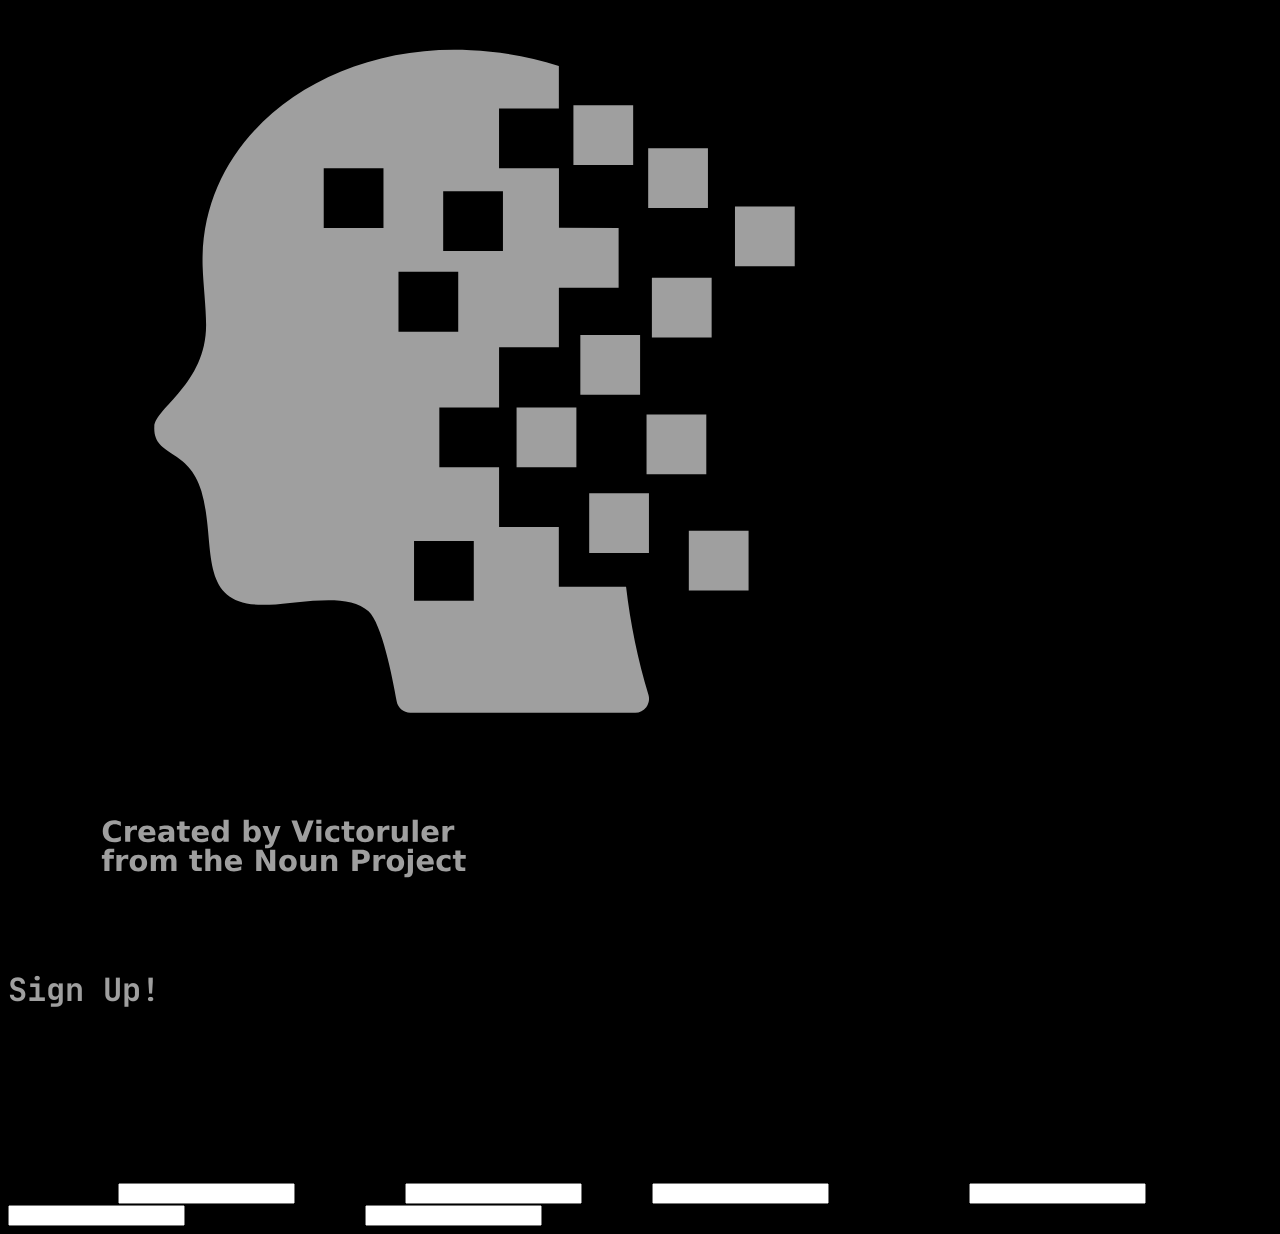
==== sign-up.html @ 86ff1cc5 "adding the framework for the project" ====
<!DOCTYPE html>
<html lang="en">
  <head>
    <meta charset="UTF-8" />
    <meta http-equiv="X-UA-Compatible" content="IE=edge" />
    <meta name="viewport" content="width=device-width, initial-scale=1.0" />
    <link rel="stylesheet" href="./style.css" />
    <title>Sign Up</title>
  </head>
  <body>
    <div class="brand-area">
      <div class="logo container">
        <img
          class="logo"
          src="./assets/noun-alzheimer-2686167.svg"
          alt="Logo"
        />
        <h1>Sign Up!</h1>
      </div>
    </div>
    <div class="brand-area">
      <div class="cta">
        <p>
          This is not a real online service! You know you need something like
          this in your life to help you realize your deepest dreams. Sign up now
          to get started.
        </p>
        <p>You know you want to.</p>
      </div>
      <div class="form">
        <form action="#" method="post">
          <h2>Let's do this!</h2>
          <label for="first-name">First name</label>
          <input type="text" name="firstName" id="first-name">
          <label for="last-name">Last name</label>
          <input type="text" name="lastName" id="last-name">
          <label for="email">Email</label>
          <input type="email" name="email" id="email">
          <label for="phone-num">Phone number</label>
          <input type="tel" name="phoneNum" id="phone-num">
          <label for="password">Password</label>
          <input type="password" name="password" id="password">
          <label for="confirm-password">Confirm password</label>
          <input type="password" name="confirmPassword" id="confirm-password">
        </form>
      </div>
    </div>

    <script src="./signUp.js"></script>
  </body>
</html>
---- style.css ----
@import url("https://fonts.googleapis.com/css2?family=JetBrains+Mono:ital,wght@0,100;0,200;0,300;0,400;0,500;0,600;0,700;0,800;1,100;1,200;1,300;1,400;1,500;1,600;1,700;1,800&display=swap");

body {
  background-color: black;
  font-family: "JetBrains Mono", monospace;
}

.logo {
 filter: invert(50%) sepia(100%) saturate(0%) hue-rotate(288deg) brightness(102%) contrast(102%);


}
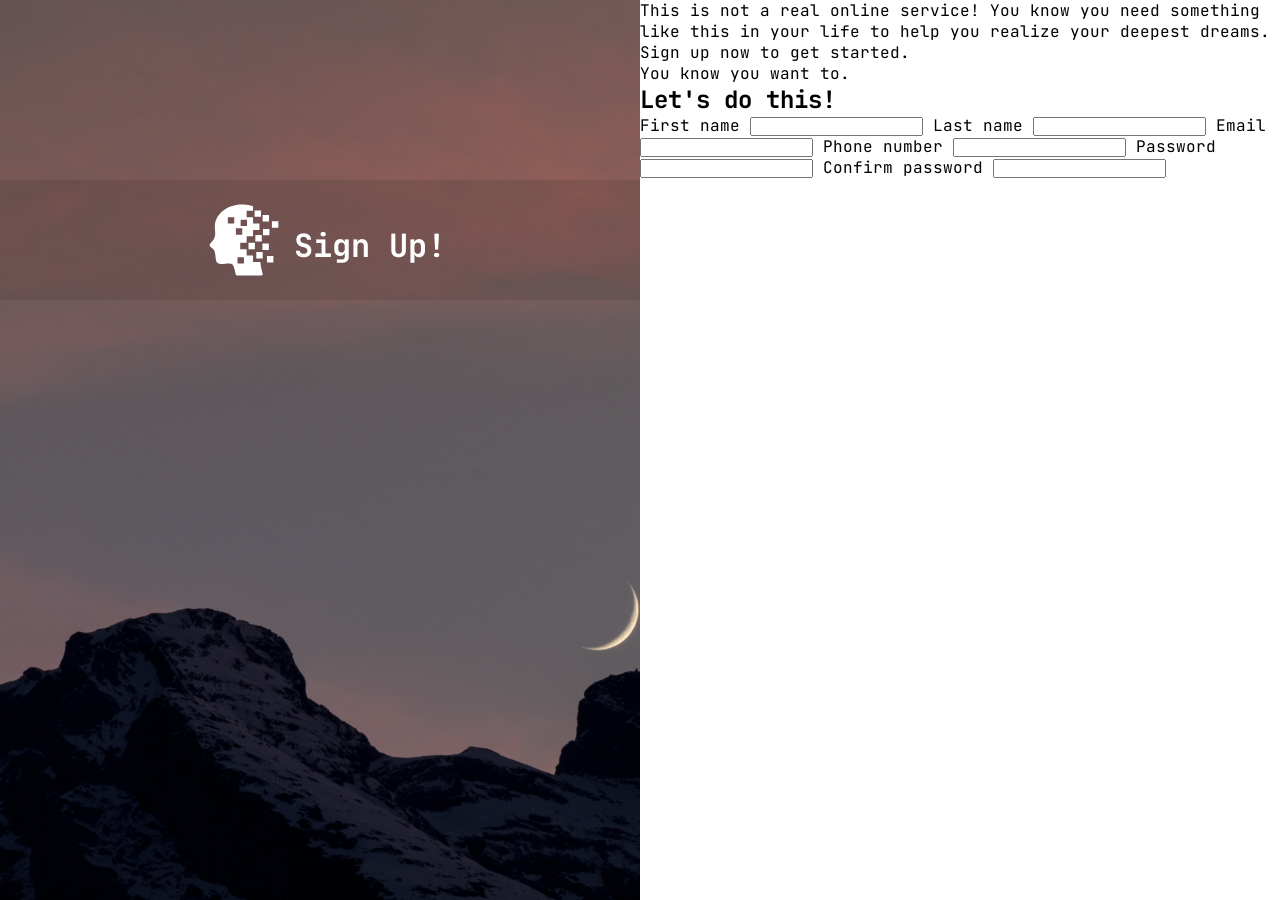
==== commit 62b563da: "logo-container looking great" ====
--- a/sign-up.html
+++ b/sign-up.html
@@ -8,17 +8,17 @@
     <title>Sign Up</title>
   </head>
   <body>
-    <div class="brand-area">
-      <div class="logo container">
+    <div class="brand-container">
+      <div class="logo-container">
         <img
           class="logo"
-          src="./assets/noun-alzheimer-2686167.svg"
+          src="./assets/noun-alzheimer-2686167.min.svg"
           alt="Logo"
         />
-        <h1>Sign Up!</h1>
+        <h1 class="logo-text">Sign Up!</h1>
       </div>
     </div>
-    <div class="brand-area">
+    <div class="form-container">
       <div class="cta">
         <p>
           This is not a real online service! You know you need something like
--- a/style.css
+++ b/style.css
@@ -1,12 +1,49 @@
 @import url("https://fonts.googleapis.com/css2?family=JetBrains+Mono:ital,wght@0,100;0,200;0,300;0,400;0,500;0,600;0,700;0,800;1,100;1,200;1,300;1,400;1,500;1,600;1,700;1,800&display=swap");
 
-body {
-  background-color: black;
-  font-family: "JetBrains Mono", monospace;
+* {
+  margin: 0;
+  padding: 0;
+  box-sizing: border-box;
 }
 
-.logo {
- filter: invert(50%) sepia(100%) saturate(0%) hue-rotate(288deg) brightness(102%) contrast(102%);
+body {
+  font-family: "JetBrains Mono", monospace;
+  display: flex;
+}
+
+.brand-container {
+  background-image: url("./assets/beat-schuler-hO-h0MkyLwY-unsplash.jpg");
+  background-size: cover;
+  background-repeat: no-repeat;
+  height: 100vh;
+  color: white;
+  display: flex;
+  justify-content: center;
+  align-items: flex-start;
+  flex: 1;
+}
+
+.form-container {
+  flex: 1;
+}
+
+.logo-container {
+  display: flex;
+  justify-content: center;
+  align-items: center;
+  width: 100%;
+  background-color: rgba(0, 0, 0, .1);
+  padding-top: 20px;
+  margin-top: 20vh;
+}
+
+.logo-text {
+  position: relative;
+  bottom: 5px;
+}
 
 
+.logo {
+  width: 100px;
+  height: auto;
 }
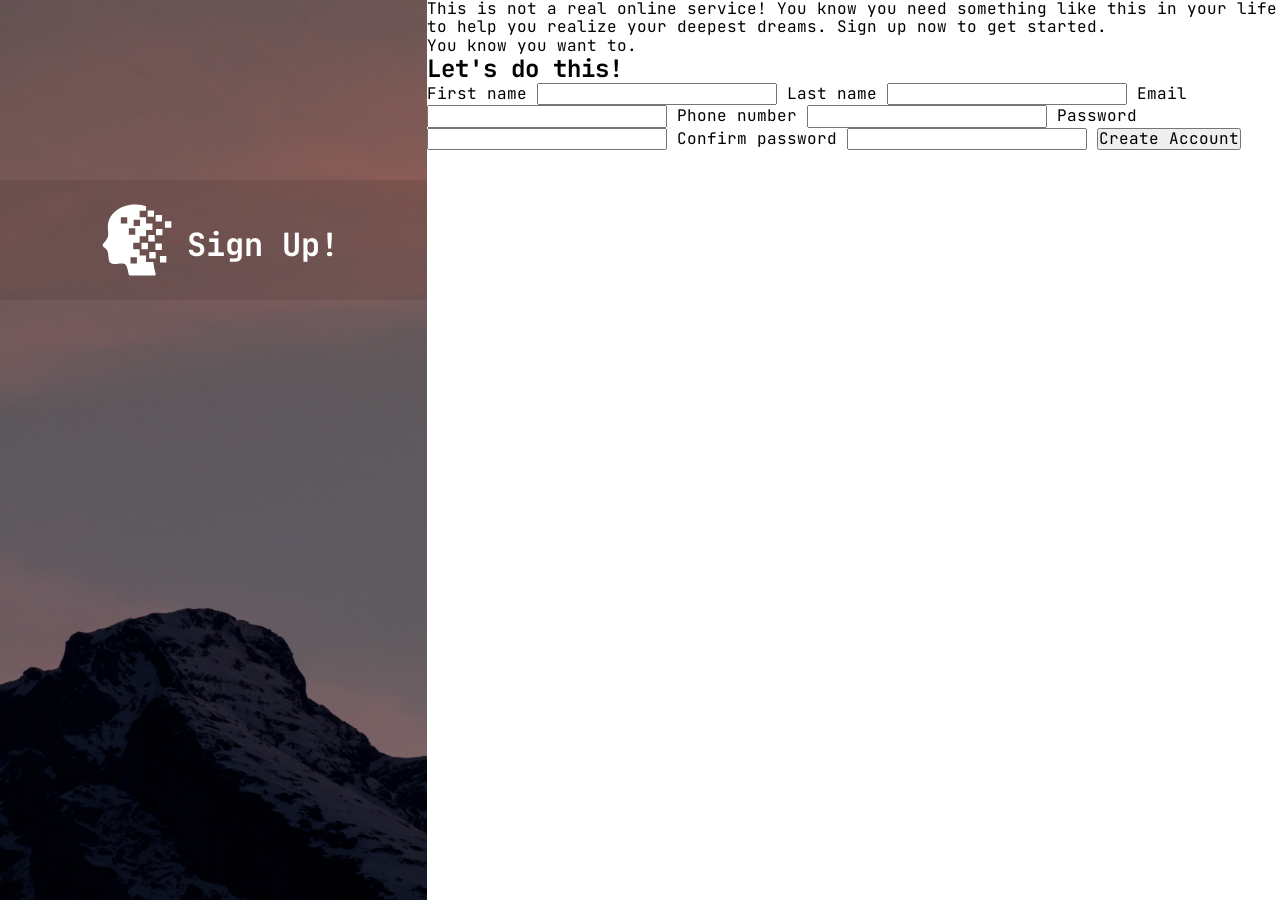
==== commit bb2bdd79: "add normalize.css to the mix to help zero out the css styling across browsers" ====
--- a/sign-up.html
+++ b/sign-up.html
@@ -4,7 +4,8 @@
     <meta charset="UTF-8" />
     <meta http-equiv="X-UA-Compatible" content="IE=edge" />
     <meta name="viewport" content="width=device-width, initial-scale=1.0" />
-    <link rel="stylesheet" href="./style.css" />
+    <link rel="stylesheet" href="./styles/normalize.css">
+    <link rel="stylesheet" href="./styles/style.css" />
     <title>Sign Up</title>
   </head>
   <body>
@@ -42,10 +43,12 @@
           <input type="password" name="password" id="password">
           <label for="confirm-password">Confirm password</label>
           <input type="password" name="confirmPassword" id="confirm-password">
+         <button type="submit">Create Account</button>
         </form>
       </div>
     </div>
 
+
     <script src="./signUp.js"></script>
   </body>
 </html>
--- a/styles/style.css
+++ b/styles/style.css
@@ -0,0 +1,50 @@
+@import url("https://fonts.googleapis.com/css2?family=JetBrains+Mono:ital,wght@0,100;0,200;0,300;0,400;0,500;0,600;0,700;0,800;1,100;1,200;1,300;1,400;1,500;1,600;1,700;1,800&display=swap");
+
+* {
+  margin: 0;
+  padding: 0;
+  box-sizing: border-box;
+}
+
+body {
+  font-family: "JetBrains Mono", monospace;
+  display: flex;
+}
+
+.brand-container {
+  background-image: url("../assets/beat-schuler-hO-h0MkyLwY-unsplash.jpg");
+  background-size: cover;
+  background-repeat: no-repeat;
+  background-position: top left;
+  height: 100vh;
+  color: white;
+  display: flex;
+  justify-content: center;
+  align-items: flex-start;
+  flex: 1;
+}
+
+.form-container {
+  flex: 2;
+}
+
+.logo-container {
+  display: flex;
+  justify-content: center;
+  align-items: center;
+  width: 100%;
+  background-color: rgba(0, 0, 0, .1);
+  padding-top: 20px;
+  margin-top: 20vh;
+}
+
+.logo-text {
+  position: relative;
+  bottom: 5px;
+}
+
+
+.logo {
+  width: 100px;
+  height: auto;
+}
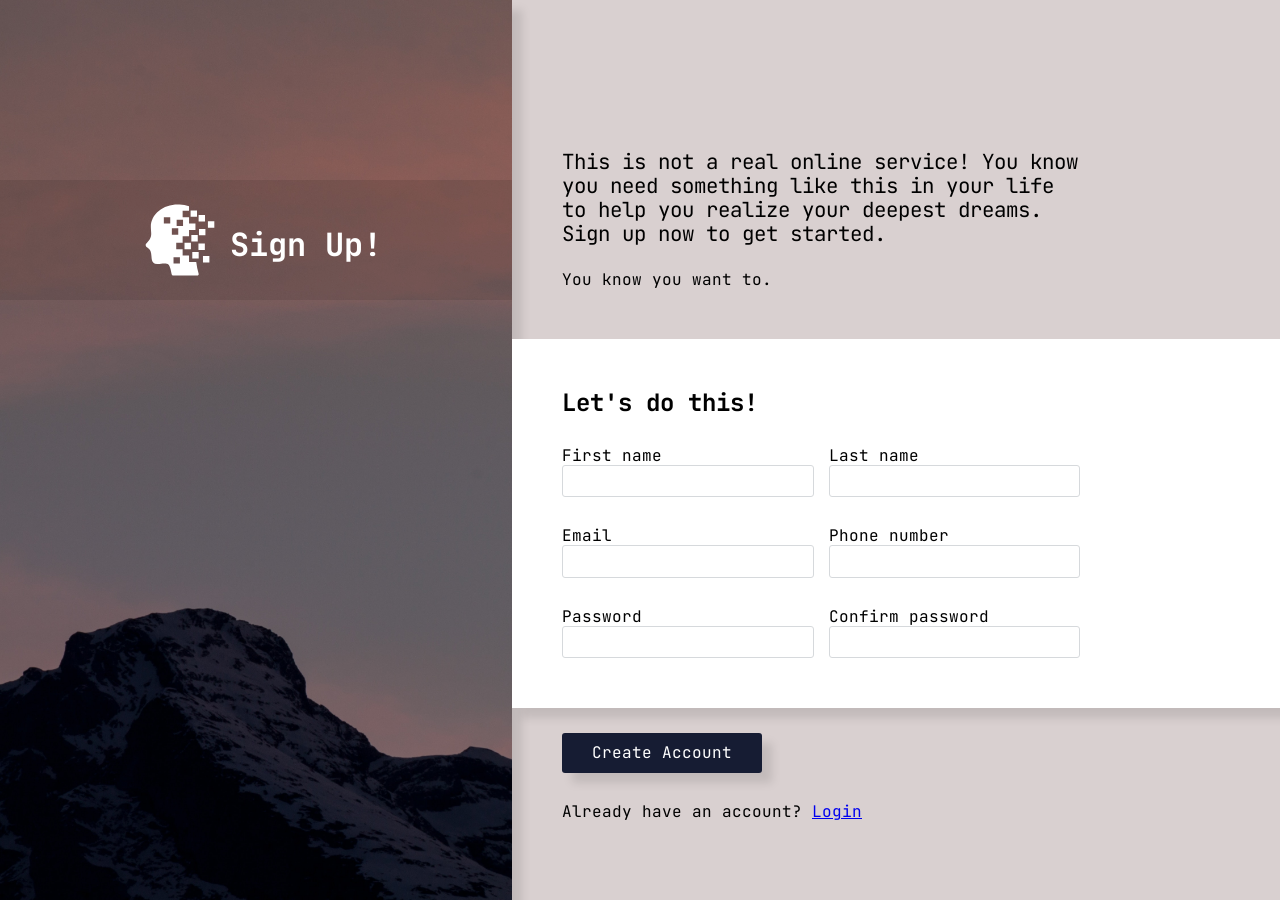
==== commit b45bd9ca: "most of the styling completed. still need to work on hover and focus states." ====
--- a/sign-up.html
+++ b/sign-up.html
@@ -4,7 +4,7 @@
     <meta charset="UTF-8" />
     <meta http-equiv="X-UA-Compatible" content="IE=edge" />
     <meta name="viewport" content="width=device-width, initial-scale=1.0" />
-    <link rel="stylesheet" href="./styles/normalize.css">
+    <link rel="stylesheet" href="./styles/normalize.css" />
     <link rel="stylesheet" href="./styles/style.css" />
     <title>Sign Up</title>
   </head>
@@ -19,35 +19,61 @@
         <h1 class="logo-text">Sign Up!</h1>
       </div>
     </div>
-    <div class="form-container">
-      <div class="cta">
-        <p>
-          This is not a real online service! You know you need something like
-          this in your life to help you realize your deepest dreams. Sign up now
-          to get started.
-        </p>
-        <p>You know you want to.</p>
-      </div>
-      <div class="form">
-        <form action="#" method="post">
-          <h2>Let's do this!</h2>
-          <label for="first-name">First name</label>
-          <input type="text" name="firstName" id="first-name">
-          <label for="last-name">Last name</label>
-          <input type="text" name="lastName" id="last-name">
-          <label for="email">Email</label>
-          <input type="email" name="email" id="email">
-          <label for="phone-num">Phone number</label>
-          <input type="tel" name="phoneNum" id="phone-num">
-          <label for="password">Password</label>
-          <input type="password" name="password" id="password">
-          <label for="confirm-password">Confirm password</label>
-          <input type="password" name="confirmPassword" id="confirm-password">
-         <button type="submit">Create Account</button>
-        </form>
+    <div class="form-container-bg">
+      <div class="form-container">
+        <div class="cta">
+          <p class="cta-description">
+            This is not a real online service! You know you need something like
+            this in your life to help you realize your deepest dreams. Sign up
+            now to get started.
+          </p>
+          <p class="cta-one-line">You know you want to.</p>
+        </div>
+        <div class="form">
+          <form action="#" method="post">
+            <div class="form-white">
+              <h2>Let's do this!</h2>
+              <div class="form-row">
+                <div class="form-cell">
+                  <label for="first-name">First name</label>
+                  <input type="text" name="firstName" id="first-name" />
+                </div>
+                <div class="form-cell">
+                  <label for="last-name">Last name</label>
+                  <input type="text" name="lastName" id="last-name" />
+                </div>
+              </div>
+              <div class="form-row">
+                <div class="form-cell">
+                  <label for="email">Email</label>
+                  <input type="email" name="email" id="email" />
+                </div>
+                <div class="form-cell">
+                  <label for="phone-num">Phone number</label>
+                  <input type="tel" name="phoneNum" id="phone-num" />
+                </div>
+              </div>
+              <div class="form-row">
+                <div class="form-cell">
+                  <label for="password">Password</label>
+                  <input type="password" name="password" id="password" />
+                </div>
+                <div class="form-cell">
+                  <label for="confirm-password">Confirm password</label>
+                  <input
+                    type="password"
+                    name="confirmPassword"
+                    id="confirm-password"
+                  />
+                </div>
+              </div>
+            </div>
+            <button class="submit-btn" type="submit">Create Account</button>
+          </form>
+          <p class="login-text">Already have an account? <a href="#">Login</a></p>
+        </div>
       </div>
     </div>
-
 
     <script src="./signUp.js"></script>
   </body>
--- a/styles/style.css
+++ b/styles/style.css
@@ -22,10 +22,7 @@
   justify-content: center;
   align-items: flex-start;
   flex: 1;
-}
-
-.form-container {
-  flex: 2;
+  filter: drop-shadow(10px 10px 4px rgba(0, 0, 0, 0.1));
 }
 
 .logo-container {
@@ -33,7 +30,7 @@
   justify-content: center;
   align-items: center;
   width: 100%;
-  background-color: rgba(0, 0, 0, .1);
+  background-color: rgba(0, 0, 0, 0.1);
   padding-top: 20px;
   margin-top: 20vh;
 }
@@ -43,8 +40,83 @@
   bottom: 5px;
 }
 
-
 .logo {
   width: 100px;
   height: auto;
 }
+
+.form-container-bg {
+  flex: 1.5;
+  background-color: #d9d0d0;
+}
+
+.form-container {
+  display: flex;
+  flex-direction: column;
+  margin-top: 150px;
+}
+
+.cta,
+.form-white,
+.login-text {
+  padding-left: 50px;
+  padding-right: 200px;
+}
+
+.submit-btn {
+  margin-left: 50px;
+  margin-right: 200px;
+  margin-bottom: 30px;
+  width: 200px;
+  height: 40px;
+  background-color: #161c33;
+  color: white;
+  border: none;
+  border-radius: 3px;
+  filter: drop-shadow(10px 10px 4px rgba(0, 0, 0, 0.1));
+
+}
+
+.cta-description {
+  font-size: 1.3rem;
+  margin-bottom: 25px;
+}
+
+.cta-one-line {
+  margin-bottom: 50px;
+}
+
+.form-row {
+  display: flex;
+  gap: 15px;
+}
+
+.form-cell {
+  display: flex;
+  flex-direction: column;
+  flex: 1;
+}
+
+.form-white {
+  background-color: white;
+  width: 100%;
+  padding-top: 50px;
+  padding-bottom: 50px;
+  display: flex;
+  flex-direction: column;
+  gap: 30px;
+  margin-bottom: 25px;
+  filter: drop-shadow(10px 10px 4px rgba(0, 0, 0, 0.1));
+}
+
+input[type="text"],
+input[type="email"],
+input[type="tel"],
+input[type="password"] {
+  background-color: #ffffff;
+  border: 1px solid #d6d9dc;
+  border-radius: 3px;
+  width: 100%;
+  padding: 7px;
+  font-size: 14px;
+}
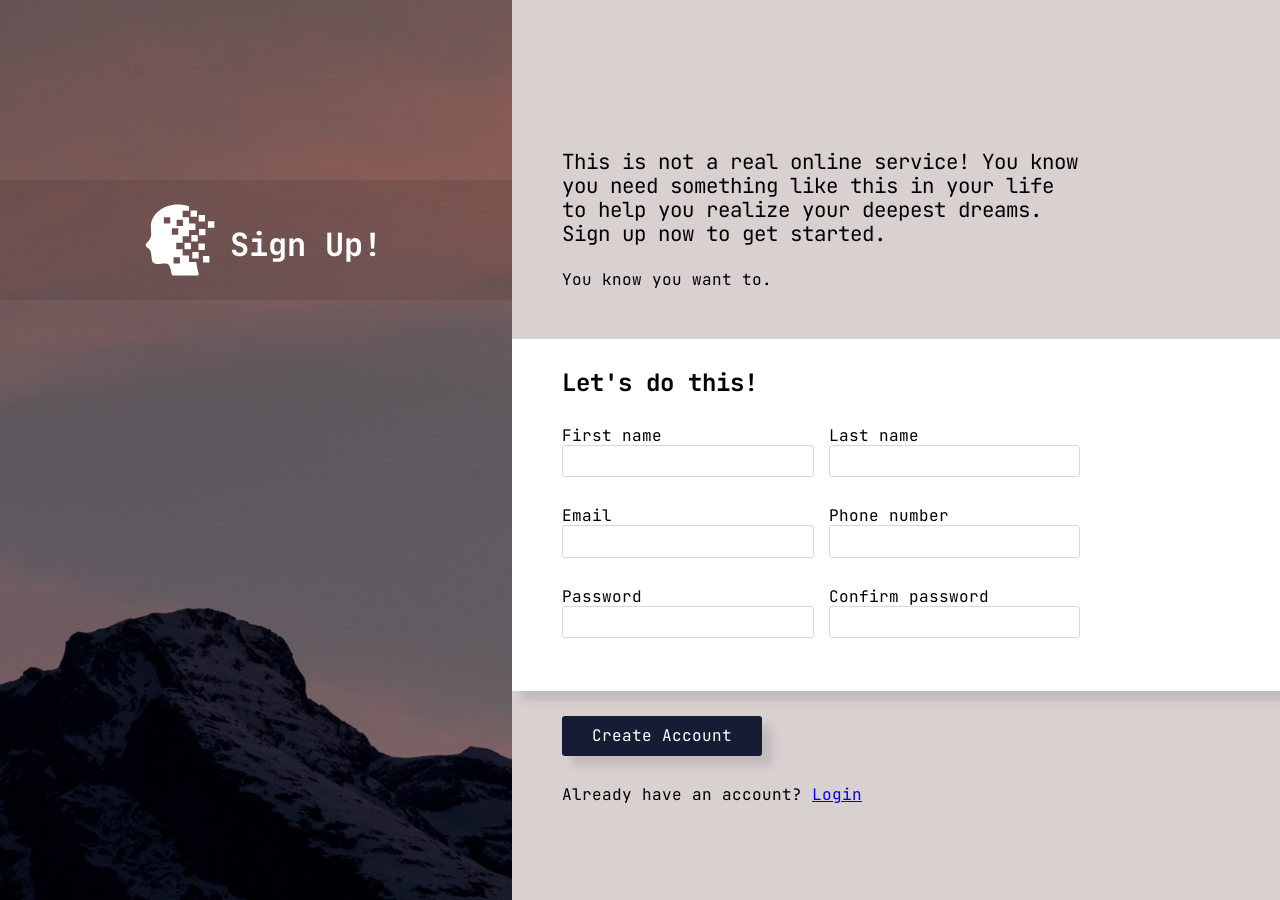
==== commit 33a03fbd: "javascript password verification working and styled" ====
--- a/sign-up.html
+++ b/sign-up.html
@@ -55,16 +55,17 @@
               </div>
               <div class="form-row">
                 <div class="form-cell">
-                  <label for="password">Password</label>
+                  <label class="password-label" for="password">Password</label>
                   <input type="password" name="password" id="password" />
                 </div>
-                <div class="form-cell">
-                  <label for="confirm-password">Confirm password</label>
+                <div class="form-cell confirm-div">
+                  <label class="confirm-label" for="confirm-password">Confirm password</label>
                   <input
                     type="password"
                     name="confirmPassword"
                     id="confirm-password"
                   />
+                  
                 </div>
               </div>
             </div>
--- a/styles/style.css
+++ b/styles/style.css
@@ -22,7 +22,7 @@
   justify-content: center;
   align-items: flex-start;
   flex: 1;
-  filter: drop-shadow(10px 10px 4px rgba(0, 0, 0, 0.1));
+  /* filter: drop-shadow(10px 10px 4px rgba(0, 0, 0, 0.1)); */
 }
 
 .logo-container {
@@ -74,6 +74,11 @@
   border: none;
   border-radius: 3px;
   filter: drop-shadow(10px 10px 4px rgba(0, 0, 0, 0.1));
+  transition: 0.3s background-color;
+}
+
+.submit-btn:hover {
+  background-color: #252c47;
 
 }
 
@@ -100,8 +105,8 @@
 .form-white {
   background-color: white;
   width: 100%;
-  padding-top: 50px;
-  padding-bottom: 50px;
+  padding-top: 30px;
+  padding-bottom: 30px;
   display: flex;
   flex-direction: column;
   gap: 30px;
@@ -119,4 +124,28 @@
   width: 100%;
   padding: 7px;
   font-size: 14px;
+  transition: border 0.3s, filter 0.3s;
 }
+
+input:invalid {
+  border: 1px solid red;
+}
+
+.error {
+  border: 1px solid red !important;
+}
+
+.error-text {
+  margin-top: 5px;
+  color: red;
+}
+
+input:hover {
+  border: 1px solid #b6bdc5;
+}
+
+input:focus {
+  border: 1px solid #8391a1;
+  filter: drop-shadow(10px 10px 4px rgba(0, 0, 0, 0.1));
+  outline: none;
+}
